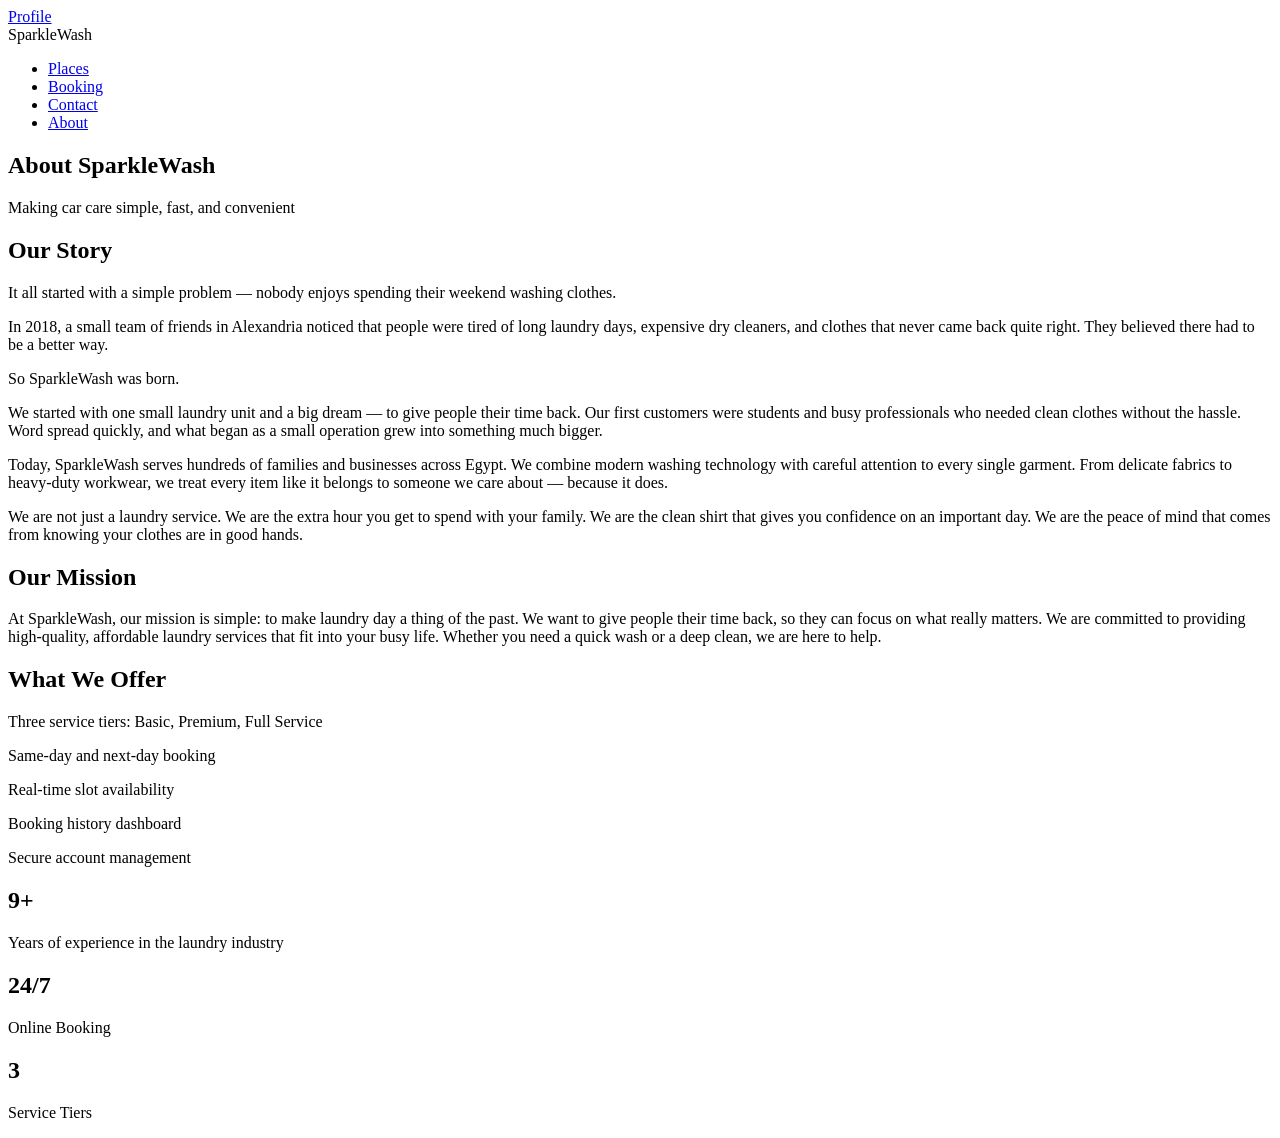
==== about.html @ 64a2ab94 "contact_about" ====
<!DOCTYPE html>
<html>
<head>
    <title>About Us</title>
    <link rel="stylesheet" href="style.css">
</head>
<body>
    <nav>
        <div class="nav-left">
            <a href="profile.html">Profile</a>
        </div>
        <div class="nav-brand">
            SparkleWash
        </div>
        <ul class="nav-right">
            <li><a href="places.html">Places</a></li>
            <li><a href="booking.html">Booking</a></li>
            <li><a href="contact.html">Contact</a></li>
            <li><a href="about.html">About</a></li>
        </ul>
    </nav>
    <section>
    <h1>About SparkleWash</h1>
    <p>Making car care simple, fast, and convenient</p>
    </section>
    <section>
<div>
    <h2>Our Story</h2>
<p>
    It all started with a simple problem — nobody enjoys spending their weekend washing clothes.
</p>

<p>
    In 2018, a small team of friends in Alexandria noticed that people were tired of long laundry days,
    expensive dry cleaners, and clothes that never came back quite right. They believed there had to be a better way.
</p>

<p>So SparkleWash was born.</p>

<p>
    We started with one small laundry unit and a big dream — to give people their time back. Our first customers
    were students and busy professionals who needed clean clothes without the hassle. Word spread quickly, and
    what began as a small operation grew into something much bigger.
</p>

<p>
    Today, SparkleWash serves hundreds of families and businesses across Egypt. We combine modern washing
    technology with careful attention to every single garment. From delicate fabrics to heavy-duty workwear,
    we treat every item like it belongs to someone we care about — because it does.
</p>

<p>
    We are not just a laundry service. We are the extra hour you get to spend with your family. We are the
    clean shirt that gives you confidence on an important day. We are the peace of mind that comes from
    knowing your clothes are in good hands.
</p>
</div>
<div>
<h2>Our Mission</h2>
<p>
    At SparkleWash, our mission is simple: to make laundry day a thing of the past. We want to give people
    their time back, so they can focus on what really matters. We are committed to providing high-quality,
    affordable laundry services that fit into your busy life. Whether you need a quick wash or a deep clean,
    we are here to help.</p>   
</div>
<div>
<h2>What We Offer</h2>
<p>
Three service tiers: Basic, Premium, Full Service
</p>
<p>
Same-day and next-day booking
</p>
<p>
Real-time slot availability

</p>
<p>
Booking history dashboard

</p>
<p>
Secure account management
</p>
</div>
</section>
<section>
    <div>
    <h2>9+</h2>
    <p>Years of experience in the laundry industry</p>
</div>
    <div>
    <h2>24/7</h2>
    <p>Online Booking</p>
</div>
    <div>
    <h2>3</h2>
    <p>Service Tiers</p>
</div>
</section>
</body>
</html>
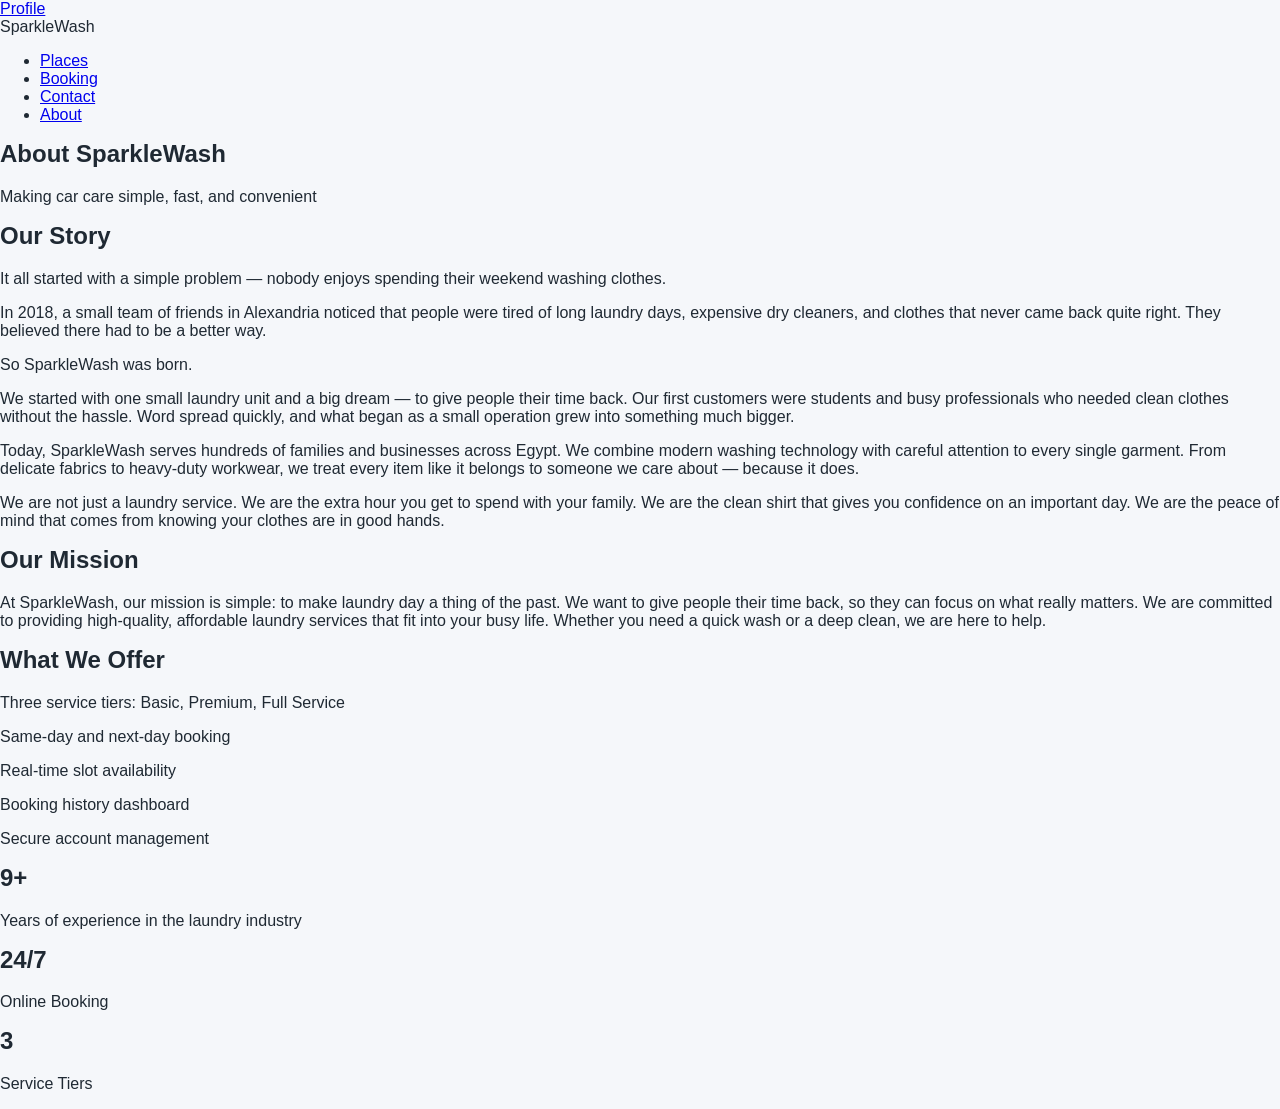
==== commit 98d18563: "v3 Co-authored-by: Copilot <copilot@github.com>" ====
--- a/about.html
+++ b/about.html
@@ -13,8 +13,8 @@
             SparkleWash
         </div>
         <ul class="nav-right">
-            <li><a href="places.html">Places</a></li>
-            <li><a href="booking.html">Booking</a></li>
+            <li><a href="places.php">Places</a></li>
+            <li><a href="booking.php">Booking</a></li>
             <li><a href="contact.html">Contact</a></li>
             <li><a href="about.html">About</a></li>
         </ul>
@@ -25,7 +25,8 @@
     </section>
     <section>
 <div>
-    <h2>Our Story</h2>
+    <h2>Our Story</h2></div>
+    <div>
 <p>
     It all started with a simple problem — nobody enjoys spending their weekend washing clothes.
 </p>
--- a/style.css
+++ b/style.css
@@ -0,0 +1,406 @@
+:root {
+    --ink: #1f2933;
+    --muted: #5d6b7a;
+    --line: #d9e2ec;
+    --page: #f5f7fa;
+    --surface: #ffffff;
+    --brand: #1565c0;
+    --brand-dark: #0d47a1;
+    --success: #248232;
+    --success-dark: #1b6326;
+}
+
+* {
+    box-sizing: border-box;
+}
+
+body {
+    margin: 0;
+    min-height: 100vh;
+    color: var(--ink);
+    background: var(--page);
+    font-family: Arial, Helvetica, sans-serif;
+}
+
+.navbar {
+    display: flex;
+    align-items: center;
+    justify-content: space-between;
+    gap: 24px;
+    padding: 16px 7%;
+    color: #ffffff;
+    background: var(--brand);
+}
+
+.brand,
+.nav-links a {
+    color: #ffffff;
+    text-decoration: none;
+}
+
+.brand {
+    font-size: 22px;
+    font-weight: 700;
+}
+
+.nav-links {
+    display: flex;
+    flex-wrap: wrap;
+    gap: 16px;
+}
+
+.nav-links a {
+    font-weight: 600;
+}
+
+.page-shell,
+.booking-layout {
+    width: min(1120px, 92vw);
+    margin: 0 auto;
+}
+
+.page-header {
+    padding: 42px 0 24px;
+}
+
+.page-header p {
+    margin: 0 0 8px;
+    color: var(--muted);
+    font-weight: 700;
+}
+
+h1,
+h2,
+p {
+    margin-top: 0;
+}
+
+.places-grid {
+    display: grid;
+    grid-template-columns: repeat(auto-fit, minmax(250px, 1fr));
+    gap: 22px;
+    padding-bottom: 48px;
+}
+
+.place-card,
+.booking-panel,
+.summary-box,
+.empty-state {
+    border: 1px solid var(--line);
+    border-radius: 8px;
+    background: var(--surface);
+    box-shadow: 0 10px 24px rgba(31, 41, 51, 0.08);
+}
+
+.place-card {
+    overflow: hidden;
+}
+
+.place-photo {
+    width: 100%;
+    height: 180px;
+    object-fit: cover;
+    display: block;
+    background: #d9e2ec;
+}
+
+.place-card-body {
+    padding: 18px;
+}
+
+.category-badge {
+    display: inline-flex;
+    align-items: center;
+    min-height: 28px;
+    margin-bottom: 12px;
+    border-radius: 999px;
+    padding: 0 10px;
+    color: var(--brand-dark);
+    background: #e7f0fb;
+    font-size: 13px;
+    font-weight: 700;
+}
+
+.place-card-body h2 {
+    margin-bottom: 8px;
+    font-size: 22px;
+}
+
+.place-card-body p {
+    min-height: 54px;
+    color: var(--muted);
+    line-height: 1.5;
+}
+
+.card-actions {
+    display: flex;
+    gap: 10px;
+    margin-top: 18px;
+}
+
+.btn,
+.confirm-button {
+    display: inline-flex;
+    align-items: center;
+    justify-content: center;
+    min-height: 42px;
+    border: 0;
+    border-radius: 6px;
+    padding: 0 18px;
+    color: #ffffff;
+    font-weight: 700;
+    text-decoration: none;
+    cursor: pointer;
+}
+
+.btn-book {
+    background: var(--success);
+}
+
+.btn-book:hover,
+.confirm-button:hover {
+    background: var(--success-dark);
+}
+
+.btn-location {
+    background: var(--brand);
+}
+
+.btn-location:hover {
+    background: var(--brand-dark);
+}
+
+.booking-layout {
+    display: grid;
+    grid-template-columns: minmax(0, 1fr) 360px;
+    gap: 24px;
+    padding: 42px 0;
+}
+
+.booking-panel,
+.summary-box,
+.empty-state {
+    padding: 24px;
+}
+
+.booking-form {
+    display: grid;
+    gap: 20px;
+}
+
+.service-options {
+    display: grid;
+    gap: 16px;
+    margin: 0;
+    padding: 0;
+    border: 0;
+}
+
+.service-options legend,
+.field-label {
+    margin-bottom: 4px;
+    font-weight: 700;
+}
+
+.service-category {
+    display: grid;
+    gap: 10px;
+    border: 1px solid var(--line);
+    border-radius: 8px;
+    padding: 14px;
+    background: #fbfdff;
+}
+
+.service-category h2 {
+    margin: 0;
+    font-size: 17px;
+}
+
+.service-options label {
+    display: flex;
+    align-items: flex-start;
+    gap: 10px;
+    min-height: 58px;
+    padding: 12px 14px;
+    border: 1px solid var(--line);
+    border-radius: 6px;
+    background: #ffffff;
+}
+
+.service-options label input {
+    margin-top: 3px;
+}
+
+.service-options small {
+    display: inline-block;
+    margin-top: 4px;
+    color: var(--muted);
+    line-height: 1.35;
+}
+
+.payment-options {
+    display: grid;
+    gap: 10px;
+    margin: 0;
+    padding: 0;
+    border: 0;
+}
+
+.payment-options legend {
+    font-weight: 700;
+}
+
+.payment-options label {
+    display: flex;
+    align-items: flex-start;
+    gap: 10px;
+    min-height: 58px;
+    border: 1px solid var(--line);
+    border-radius: 6px;
+    padding: 12px 14px;
+    background: #ffffff;
+}
+
+.payment-options input {
+    margin-top: 3px;
+}
+
+.payment-options small {
+    display: inline-block;
+    margin-top: 4px;
+    color: var(--muted);
+    line-height: 1.35;
+}
+
+.online-payment-fields {
+    display: none;
+    gap: 12px;
+    border: 1px solid var(--line);
+    border-radius: 8px;
+    padding: 14px;
+    background: #fbfdff;
+}
+
+.online-payment-fields.is-visible {
+    display: grid;
+}
+
+.payment-row {
+    display: grid;
+    grid-template-columns: 1fr 1fr;
+    gap: 12px;
+}
+
+select,
+input[type="text"],
+input[type="password"] {
+    width: 100%;
+    min-height: 46px;
+    border: 1px solid var(--line);
+    border-radius: 6px;
+    padding: 0 12px;
+    font: inherit;
+    background: #ffffff;
+}
+
+input[type="date"] {
+    width: 100%;
+    min-height: 46px;
+    border: 1px solid var(--line);
+    border-radius: 6px;
+    padding: 0 12px;
+    font: inherit;
+    background: #ffffff;
+}
+
+.confirm-button {
+    width: fit-content;
+    background: var(--success);
+}
+
+.summary-photo {
+    width: 100%;
+    height: 180px;
+    border-radius: 6px;
+    object-fit: cover;
+    display: block;
+    margin-bottom: 18px;
+    background: #d9e2ec;
+}
+
+dl {
+    display: grid;
+    gap: 14px;
+    margin: 0;
+}
+
+dl div {
+    display: grid;
+    gap: 4px;
+    padding-bottom: 14px;
+    border-bottom: 1px solid var(--line);
+}
+
+dt {
+    color: var(--muted);
+    font-size: 14px;
+    font-weight: 700;
+}
+
+dd {
+    margin: 0;
+    font-weight: 700;
+}
+
+.empty-state {
+    margin-bottom: 48px;
+}
+
+.booking-result {
+    width: min(620px, 100%);
+    margin-bottom: 48px;
+}
+
+.booking-result .btn {
+    margin-top: 18px;
+}
+
+.success-message {
+    margin-bottom: 18px;
+    border-left: 5px solid var(--success);
+    border-radius: 6px;
+    padding: 14px 16px;
+    background: #eef9f0;
+}
+
+.success-message h2 {
+    margin-bottom: 6px;
+}
+
+.success-message p {
+    margin-bottom: 0;
+    color: var(--muted);
+}
+
+@media (max-width: 760px) {
+    .navbar,
+    .booking-layout {
+        display: block;
+    }
+
+    .nav-links {
+        margin-top: 12px;
+    }
+
+    .booking-panel {
+        margin-bottom: 20px;
+    }
+
+    .confirm-button {
+        width: 100%;
+    }
+
+    .payment-row {
+        grid-template-columns: 1fr;
+    }
+}
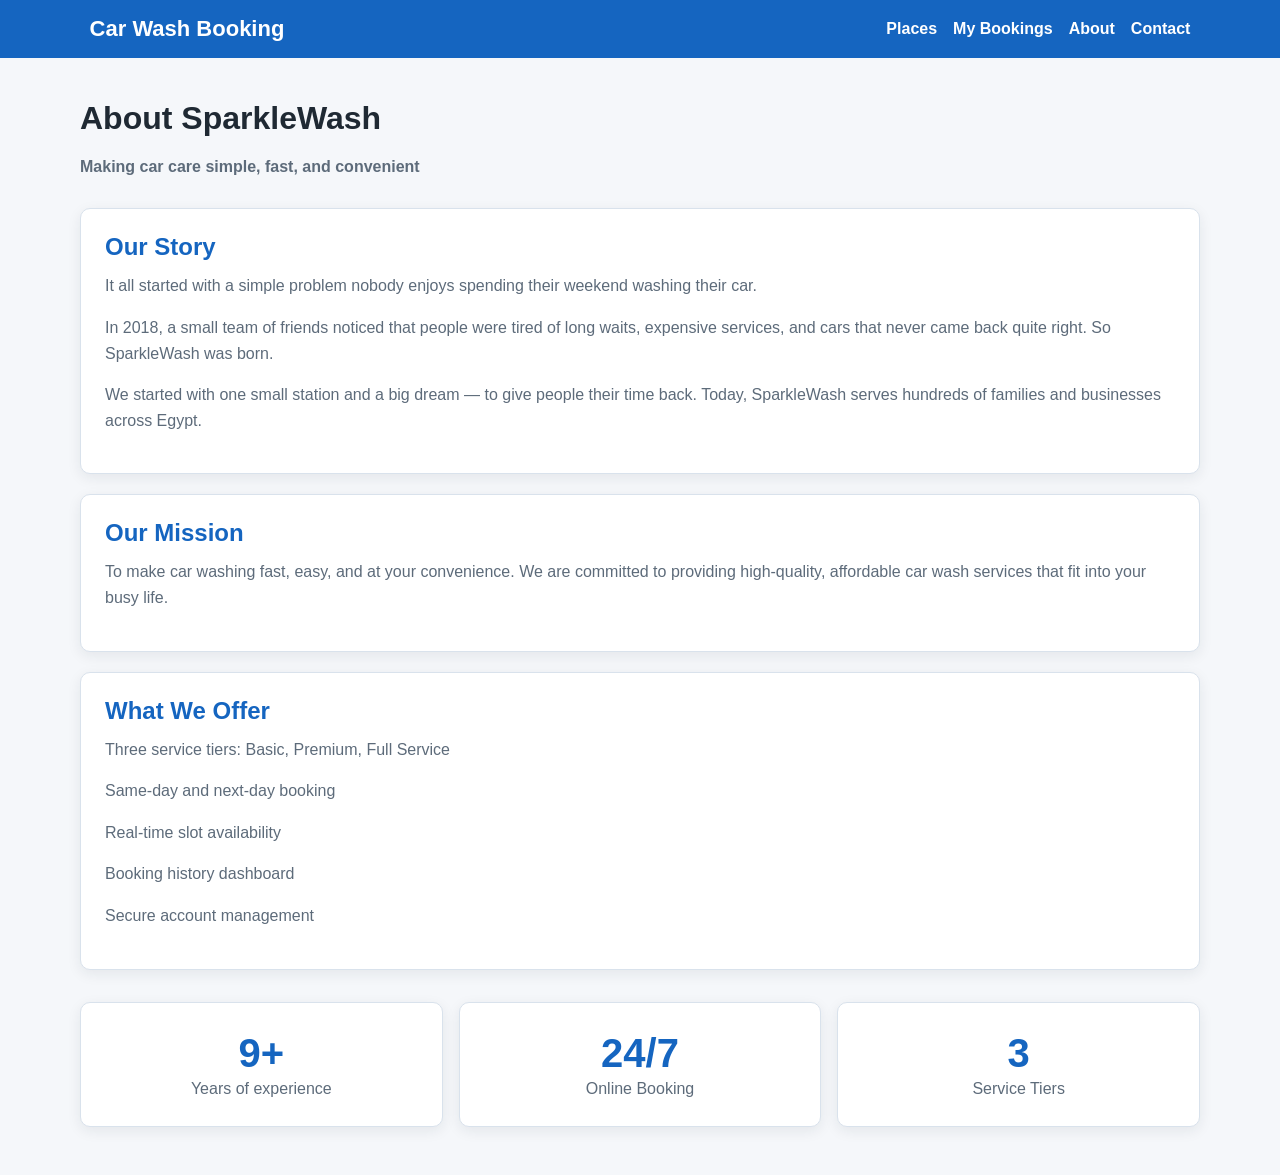
==== commit 6f28705a: "v5" ====
--- a/about.html
+++ b/about.html
@@ -1,103 +1,65 @@
 <!DOCTYPE html>
-<html>
+<html lang="en">
 <head>
+    
+    
     <title>About Us</title>
     <link rel="stylesheet" href="style.css">
 </head>
 <body>
-    <nav>
-        <div class="nav-left">
-            <a href="profile.html">Profile</a>
+    <nav class="navbar">
+        <a class="brand" href="places.php">Car Wash Booking</a>
+        <div class="nav-links">
+            <a href="places.php">Places</a>
+            <a href="mybooking.php">My Bookings</a>
+            <a href="about.html">About</a>
+            <a href="contact.html">Contact</a>
         </div>
-        <div class="nav-brand">
-            SparkleWash
-        </div>
-        <ul class="nav-right">
-            <li><a href="places.php">Places</a></li>
-            <li><a href="booking.php">Booking</a></li>
-            <li><a href="contact.html">Contact</a></li>
-            <li><a href="about.html">About</a></li>
-        </ul>
     </nav>
-    <section>
-    <h1>About SparkleWash</h1>
-    <p>Making car care simple, fast, and convenient</p>
-    </section>
-    <section>
-<div>
-    <h2>Our Story</h2></div>
-    <div>
-<p>
-    It all started with a simple problem — nobody enjoys spending their weekend washing clothes.
-</p>
 
-<p>
-    In 2018, a small team of friends in Alexandria noticed that people were tired of long laundry days,
-    expensive dry cleaners, and clothes that never came back quite right. They believed there had to be a better way.
-</p>
+    <main class="page-shell">
+        <header class="page-header">
+            <h1>About SparkleWash</h1>
+            <p>Making car care simple, fast, and convenient</p>
+        </header>
 
-<p>So SparkleWash was born.</p>
+        <section class="about-sections">
+            <div class="about-block">
+                <h2>Our Story</h2>
+                <p>It all started with a simple problem  nobody enjoys spending their weekend washing their car.</p>
+                <p>In 2018, a small team of friends noticed that people were tired of long waits, expensive services, and cars that never came back quite right. So SparkleWash was born.</p>
+                <p>We started with one small station and a big dream — to give people their time back. Today, SparkleWash serves hundreds of families and businesses across Egypt.</p>
+            </div>
 
-<p>
-    We started with one small laundry unit and a big dream — to give people their time back. Our first customers
-    were students and busy professionals who needed clean clothes without the hassle. Word spread quickly, and
-    what began as a small operation grew into something much bigger.
-</p>
+            <div class="about-block">
+                <h2>Our Mission</h2>
+                <p>To make car washing fast, easy, and at your convenience. We are committed to providing high-quality, affordable car wash services that fit into your busy life.</p>
+            </div>
 
-<p>
-    Today, SparkleWash serves hundreds of families and businesses across Egypt. We combine modern washing
-    technology with careful attention to every single garment. From delicate fabrics to heavy-duty workwear,
-    we treat every item like it belongs to someone we care about — because it does.
-</p>
+            <div class="about-block">
+                <h2>What We Offer</h2>
+                <p>Three service tiers: Basic, Premium, Full Service</p>
+                <p>Same-day and next-day booking</p>
+                <p>Real-time slot availability</p>
+                <p>Booking history dashboard</p>
+                <p>Secure account management</p>
+            </div>
+        </section>
 
-<p>
-    We are not just a laundry service. We are the extra hour you get to spend with your family. We are the
-    clean shirt that gives you confidence on an important day. We are the peace of mind that comes from
-    knowing your clothes are in good hands.
-</p>
-</div>
-<div>
-<h2>Our Mission</h2>
-<p>
-    At SparkleWash, our mission is simple: to make laundry day a thing of the past. We want to give people
-    their time back, so they can focus on what really matters. We are committed to providing high-quality,
-    affordable laundry services that fit into your busy life. Whether you need a quick wash or a deep clean,
-    we are here to help.</p>   
-</div>
-<div>
-<h2>What We Offer</h2>
-<p>
-Three service tiers: Basic, Premium, Full Service
-</p>
-<p>
-Same-day and next-day booking
-</p>
-<p>
-Real-time slot availability
-
-</p>
-<p>
-Booking history dashboard
-
-</p>
-<p>
-Secure account management
-</p>
-</div>
-</section>
-<section>
-    <div>
-    <h2>9+</h2>
-    <p>Years of experience in the laundry industry</p>
-</div>
-    <div>
-    <h2>24/7</h2>
-    <p>Online Booking</p>
-</div>
-    <div>
-    <h2>3</h2>
-    <p>Service Tiers</p>
-</div>
-</section>
+        <section class="about-stats">
+            <div class="stat-card">
+                <h2>9+</h2>
+                <p>Years of experience</p>
+            </div>
+            <div class="stat-card">
+                <h2>24/7</h2>
+                <p>Online Booking</p>
+            </div>
+            <div class="stat-card">
+                <h2>3</h2>
+                <p>Service Tiers</p>
+            </div>
+        </section>
+    </main>
 </body>
-</html>+</html>
--- a/style.css
+++ b/style.css
@@ -1,18 +1,16 @@
 :root {
-    --ink: #1f2933;
-    --muted: #5d6b7a;
-    --line: #d9e2ec;
-    --page: #f5f7fa;
-    --surface: #ffffff;
-    --brand: #1565c0;
+    --ink:        #1f2933;
+    --muted:      #5d6b7a;
+    --line:       #d9e2ec;
+    --page:       #f5f7fa;
+    --surface:    #ffffff;
+    --brand:      #1565c0;
     --brand-dark: #0d47a1;
-    --success: #248232;
-    --success-dark: #1b6326;
-}
-
-* {
-    box-sizing: border-box;
-}
+    --green:      #248232;
+    --green-dark: #1b6326;
+}
+
+* { box-sizing: border-box; }
 
 body {
     margin: 0;
@@ -22,59 +20,57 @@
     font-family: Arial, Helvetica, sans-serif;
 }
 
+h1, h2, p { margin-top: 0; }
+
+/* ── Navbar ── */
 .navbar {
     display: flex;
     align-items: center;
     justify-content: space-between;
-    gap: 24px;
     padding: 16px 7%;
-    color: #ffffff;
     background: var(--brand);
 }
 
-.brand,
-.nav-links a {
-    color: #ffffff;
+.brand, .nav-links a {
+    color: #fff;
     text-decoration: none;
 }
 
-.brand {
-    font-size: 22px;
-    font-weight: 700;
-}
-
-.nav-links {
-    display: flex;
-    flex-wrap: wrap;
-    gap: 16px;
-}
-
-.nav-links a {
-    font-weight: 600;
-}
-
-.page-shell,
-.booking-layout {
+.brand { font-size: 22px; font-weight: 700; }
+
+.nav-links { display: flex; gap: 16px; }
+
+.nav-links a { font-weight: 600; }
+
+/* ── Page shell ── */
+.page-shell {
     width: min(1120px, 92vw);
     margin: 0 auto;
 }
 
-.page-header {
-    padding: 42px 0 24px;
-}
-
-.page-header p {
-    margin: 0 0 8px;
-    color: var(--muted);
-    font-weight: 700;
-}
-
-h1,
-h2,
-p {
-    margin-top: 0;
-}
-
+.page-header { padding: 42px 0 24px; }
+
+.page-header p { margin: 0 0 8px; color: var(--muted); font-weight: 700; }
+
+/* ── Shared card border/shadow ── */
+.place-card,
+.booking-panel,
+.summary-box,
+.empty-state,
+.auth-form,
+.stat-card,
+.feature-card,
+.service-card,
+.about-block,
+.contact-form-section,
+.info-item {
+    border: 1px solid var(--line);
+    border-radius: 10px;
+    background: var(--surface);
+    box-shadow: 0 4px 14px rgba(31, 41, 51, 0.08);
+}
+
+/* ── Places ── */
 .places-grid {
     display: grid;
     grid-template-columns: repeat(auto-fit, minmax(250px, 1fr));
@@ -82,62 +78,19 @@
     padding-bottom: 48px;
 }
 
-.place-card,
-.booking-panel,
-.summary-box,
-.empty-state {
-    border: 1px solid var(--line);
-    border-radius: 8px;
-    background: var(--surface);
-    box-shadow: 0 10px 24px rgba(31, 41, 51, 0.08);
-}
-
-.place-card {
-    overflow: hidden;
-}
-
-.place-photo {
-    width: 100%;
-    height: 180px;
-    object-fit: cover;
-    display: block;
-    background: #d9e2ec;
-}
-
-.place-card-body {
-    padding: 18px;
-}
-
-.category-badge {
-    display: inline-flex;
-    align-items: center;
-    min-height: 28px;
-    margin-bottom: 12px;
-    border-radius: 999px;
-    padding: 0 10px;
-    color: var(--brand-dark);
-    background: #e7f0fb;
-    font-size: 13px;
-    font-weight: 700;
-}
-
-.place-card-body h2 {
-    margin-bottom: 8px;
-    font-size: 22px;
-}
-
-.place-card-body p {
-    min-height: 54px;
-    color: var(--muted);
-    line-height: 1.5;
-}
-
-.card-actions {
-    display: flex;
-    gap: 10px;
-    margin-top: 18px;
-}
-
+.place-card { overflow: hidden; }
+
+.place-photo { width: 100%; height: 180px; object-fit: cover; display: block; }
+
+.place-card-body { padding: 18px; }
+
+.place-card-body h2 { font-size: 22px; margin-bottom: 8px; }
+
+.place-card-body p { color: var(--muted); line-height: 1.5; }
+
+.card-actions { display: flex; gap: 10px; margin-top: 18px; }
+
+/* ── Buttons ── */
 .btn,
 .confirm-button {
     display: inline-flex;
@@ -147,98 +100,40 @@
     border: 0;
     border-radius: 6px;
     padding: 0 18px;
-    color: #ffffff;
+    color: #fff;
+    font-size: 15px;
     font-weight: 700;
     text-decoration: none;
     cursor: pointer;
 }
 
-.btn-book {
-    background: var(--success);
-}
+.btn-book,
+.confirm-button { background: var(--green); }
 
 .btn-book:hover,
-.confirm-button:hover {
-    background: var(--success-dark);
-}
-
-.btn-location {
-    background: var(--brand);
-}
-
-.btn-location:hover {
-    background: var(--brand-dark);
-}
-
+.confirm-button:hover { background: var(--green-dark); }
+
+.btn-location { background: var(--brand); }
+
+.btn-location:hover { background: var(--brand-dark); }
+
+/* ── Booking layout ── */
 .booking-layout {
     display: grid;
     grid-template-columns: minmax(0, 1fr) 360px;
     gap: 24px;
     padding: 42px 0;
+    width: min(1120px, 92vw);
+    margin: 0 auto;
 }
 
 .booking-panel,
 .summary-box,
-.empty-state {
-    padding: 24px;
-}
-
-.booking-form {
-    display: grid;
-    gap: 20px;
-}
+.empty-state { padding: 24px; }
+
+.booking-form { display: grid; gap: 20px; }
 
 .service-options {
-    display: grid;
-    gap: 16px;
-    margin: 0;
-    padding: 0;
-    border: 0;
-}
-
-.service-options legend,
-.field-label {
-    margin-bottom: 4px;
-    font-weight: 700;
-}
-
-.service-category {
-    display: grid;
-    gap: 10px;
-    border: 1px solid var(--line);
-    border-radius: 8px;
-    padding: 14px;
-    background: #fbfdff;
-}
-
-.service-category h2 {
-    margin: 0;
-    font-size: 17px;
-}
-
-.service-options label {
-    display: flex;
-    align-items: flex-start;
-    gap: 10px;
-    min-height: 58px;
-    padding: 12px 14px;
-    border: 1px solid var(--line);
-    border-radius: 6px;
-    background: #ffffff;
-}
-
-.service-options label input {
-    margin-top: 3px;
-}
-
-.service-options small {
-    display: inline-block;
-    margin-top: 4px;
-    color: var(--muted);
-    line-height: 1.35;
-}
-
-.payment-options {
     display: grid;
     gap: 10px;
     margin: 0;
@@ -246,78 +141,40 @@
     border: 0;
 }
 
-.payment-options legend {
-    font-weight: 700;
-}
-
-.payment-options label {
-    display: flex;
-    align-items: flex-start;
+.service-options legend,
+.field-label { font-weight: 700; margin-bottom: 4px; }
+
+.service-options label {
+    display: flex;
+    align-items: center;
     gap: 10px;
-    min-height: 58px;
+    padding: 12px 14px;
     border: 1px solid var(--line);
     border-radius: 6px;
-    padding: 12px 14px;
-    background: #ffffff;
-}
-
-.payment-options input {
-    margin-top: 3px;
-}
-
-.payment-options small {
-    display: inline-block;
-    margin-top: 4px;
-    color: var(--muted);
-    line-height: 1.35;
-}
-
-.online-payment-fields {
-    display: none;
-    gap: 12px;
-    border: 1px solid var(--line);
-    border-radius: 8px;
-    padding: 14px;
-    background: #fbfdff;
-}
-
-.online-payment-fields.is-visible {
-    display: grid;
-}
-
-.payment-row {
-    display: grid;
-    grid-template-columns: 1fr 1fr;
-    gap: 12px;
-}
-
+    background: #fff;
+}
+
+/* ── Inputs ── */
 select,
 input[type="text"],
-input[type="password"] {
+input[type="password"],
+input[type="email"],
+input[type="date"],
+textarea {
     width: 100%;
     min-height: 46px;
     border: 1px solid var(--line);
     border-radius: 6px;
     padding: 0 12px;
     font: inherit;
-    background: #ffffff;
-}
-
-input[type="date"] {
-    width: 100%;
-    min-height: 46px;
-    border: 1px solid var(--line);
-    border-radius: 6px;
-    padding: 0 12px;
-    font: inherit;
-    background: #ffffff;
-}
-
-.confirm-button {
-    width: fit-content;
-    background: var(--success);
-}
-
+    background: #fff;
+}
+
+textarea { padding: 10px 12px; resize: vertical; min-height: 100px; }
+
+.confirm-button { width: fit-content; }
+
+/* ── Summary / booking result ── */
 .summary-photo {
     width: 100%;
     height: 180px;
@@ -325,82 +182,193 @@
     object-fit: cover;
     display: block;
     margin-bottom: 18px;
-    background: #d9e2ec;
-}
-
-dl {
-    display: grid;
-    gap: 14px;
-    margin: 0;
-}
-
-dl div {
-    display: grid;
+}
+
+dl { display: grid; gap: 14px; margin: 0; }
+
+dl div { padding-bottom: 14px; border-bottom: 1px solid var(--line); }
+
+dt { color: var(--muted); font-size: 14px; font-weight: 700; }
+
+dd { margin: 0; font-weight: 700; }
+
+.booking-result { width: min(620px, 100%); margin-bottom: 48px; }
+
+.booking-result .btn { margin-top: 18px; }
+
+.empty-state { margin-bottom: 48px; }
+
+/* ── Home page ── */
+.home-layout {
+    display: flex;
+    min-height: 100vh;
+}
+
+.home-content {
+    flex: 0 0 70%;
+    padding: 56px 6%;
+    background: var(--page);
+}
+
+.auth-panel {
+    flex: 0 0 30%;
+    padding: 48px 32px;
+    background: var(--surface);
+    border-left: 1px solid var(--line);
+    display: flex;
+    flex-direction: column;
+    justify-content: center;
+}
+
+.home-brand { font-size: 68px; color: var(--brand); margin-bottom: 10px; font-weight: 700; line-height: 1.1; }
+
+.home-headline { font-size: 36px; margin-bottom: 20px; font-weight: 700; }
+
+.home-about {
+    color: var(--muted);
+    line-height: 1.8;
+    font-size: 18px;
+    max-width: 660px;
+    margin-bottom: 14px;
+}
+
+.home-cta {
+    color: var(--brand);
+    font-weight: 700;
+    font-size: 18px;
+    margin-bottom: 52px;
+}
+
+.home-section { margin-bottom: 44px; }
+
+.home-section h3 { font-size: 26px; margin-bottom: 18px; color: var(--ink); font-weight: 700; }
+
+.features-grid,
+.services-grid {
+    display: grid;
+    grid-template-columns: repeat(3, 1fr);
+    gap: 20px;
+}
+
+.feature-card { padding: 36px 28px; }
+
+.feature-title { font-weight: 700; font-size: 19px; margin-bottom: 12px; color: var(--brand); }
+
+.feature-card p:last-child { color: var(--muted); font-size: 16px; margin: 0; line-height: 1.7; }
+
+/* Service cards — each with its own colour */
+.service-card { padding: 36px 28px; }
+
+.service-basic   { background: #e8f4fd; border-color: #90caf9; }
+.service-premium { background: #e8f5e9; border-color: #a5d6a7; }
+.service-full    { background: #fff3e0; border-color: #ffcc80; }
+
+.service-title { font-weight: 700; font-size: 22px; margin-bottom: 8px; }
+
+.service-basic   .service-title { color: #1565c0; }
+.service-premium .service-title { color: #2e7d32; }
+.service-full    .service-title { color: #e65100; }
+
+.service-price {
+    font-size: 34px;
+    font-weight: 700;
+    margin-bottom: 14px;
+}
+
+.service-basic   .service-price { color: #1565c0; }
+.service-premium .service-price { color: #2e7d32; }
+.service-full    .service-price { color: #e65100; }
+
+.service-card p:last-child { color: var(--muted); font-size: 16px; margin: 0; line-height: 1.7; }
+
+/* ── Auth forms ── */
+.auth-form { padding: 28px; margin-bottom: 16px; }
+
+.auth-form h2 { margin-bottom: 16px; }
+
+.auth-form label {
+    display: block;
+    font-weight: 700;
+    margin: 12px 0 4px;
+}
+
+.auth-form .confirm-button { margin-top: 16px; width: 100%; }
+
+.auth-form p { margin-top: 12px; font-size: 14px; color: var(--muted); }
+
+.auth-form a { color: var(--brand); font-weight: 600; }
+
+/* ── About page ── */
+.about-sections { display: grid; gap: 20px; margin-bottom: 32px; }
+
+.about-block { padding: 24px; }
+
+.about-block h2 { color: var(--brand); margin-bottom: 12px; }
+
+.about-block p { color: var(--muted); line-height: 1.6; }
+
+.about-stats {
+    display: grid;
+    grid-template-columns: repeat(3, 1fr);
+    gap: 16px;
+    margin-bottom: 48px;
+}
+
+.stat-card { padding: 28px; text-align: center; }
+
+.stat-card h2 { font-size: 40px; color: var(--brand); margin-bottom: 4px; }
+
+.stat-card p { color: var(--muted); margin: 0; }
+
+/* ── Contact page ── */
+.contact-layout {
+    display: grid;
+    grid-template-columns: 280px 1fr;
+    gap: 24px;
+    padding-bottom: 48px;
+}
+
+.contact-info { display: grid; gap: 12px; align-content: start; }
+
+.info-item {
+    padding: 16px;
+    display: flex;
+    flex-direction: column;
     gap: 4px;
-    padding-bottom: 14px;
-    border-bottom: 1px solid var(--line);
-}
-
-dt {
-    color: var(--muted);
-    font-size: 14px;
-    font-weight: 700;
-}
-
-dd {
-    margin: 0;
-    font-weight: 700;
-}
-
-.empty-state {
-    margin-bottom: 48px;
-}
-
-.booking-result {
-    width: min(620px, 100%);
-    margin-bottom: 48px;
-}
-
-.booking-result .btn {
-    margin-top: 18px;
-}
-
-.success-message {
-    margin-bottom: 18px;
-    border-left: 5px solid var(--success);
-    border-radius: 6px;
-    padding: 14px 16px;
-    background: #eef9f0;
-}
-
-.success-message h2 {
-    margin-bottom: 6px;
-}
-
-.success-message p {
-    margin-bottom: 0;
-    color: var(--muted);
-}
-
+    box-shadow: none;
+}
+
+.info-item strong { font-size: 13px; color: var(--muted); }
+
+.contact-form-section { padding: 24px; }
+
+.contact-form-section h2 { margin-bottom: 16px; }
+
+.contact-form { display: grid; gap: 8px; }
+
+.contact-form label { font-weight: 700; }
+
+.contact-form .confirm-button { margin-top: 8px; }
+
+/* ── Responsive ── */
 @media (max-width: 760px) {
-    .navbar,
-    .booking-layout {
-        display: block;
-    }
-
-    .nav-links {
-        margin-top: 12px;
-    }
-
-    .booking-panel {
-        margin-bottom: 20px;
-    }
-
-    .confirm-button {
-        width: 100%;
-    }
-
-    .payment-row {
-        grid-template-columns: 1fr;
-    }
-}
+    .booking-layout,
+    .contact-layout,
+    .features-grid,
+    .services-grid { display: block; }
+
+    .booking-panel,
+    .feature-card,
+    .service-card { margin-bottom: 16px; }
+
+    .about-stats { grid-template-columns: 1fr; }
+
+    .confirm-button { width: 100%; }
+
+    .home-layout { flex-direction: column; }
+
+    .home-content,
+    .auth-panel { flex: unset; border-left: none; }
+
+    .auth-panel { border-top: 1px solid var(--line); }
+}
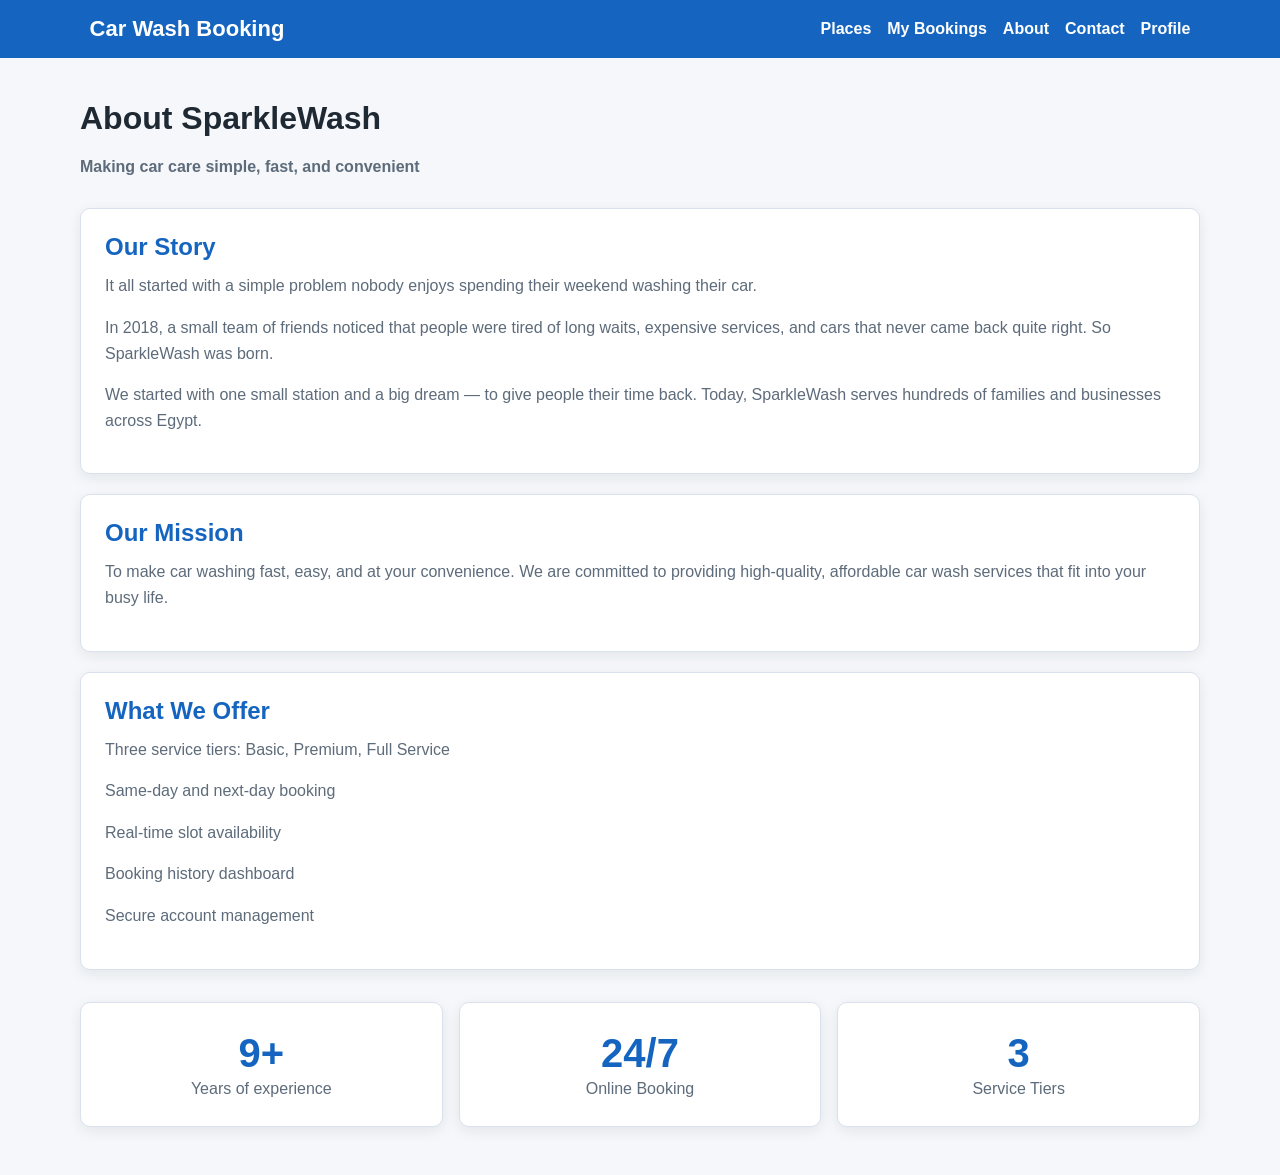
==== commit fb9b3971: "v7" ====
--- a/about.html
+++ b/about.html
@@ -14,6 +14,7 @@
             <a href="mybooking.php">My Bookings</a>
             <a href="about.html">About</a>
             <a href="contact.html">Contact</a>
+            <a href="profile.php">Profile</a>
         </div>
     </nav>
 
--- a/style.css
+++ b/style.css
@@ -350,6 +350,93 @@
 
 .contact-form .confirm-button { margin-top: 8px; }
 
+/* ── Profile page ── */
+.profile-card {
+    width: min(640px, 100%);
+    margin: 0 auto 48px;
+    border: 1px solid var(--line);
+    border-radius: 12px;
+    background: var(--surface);
+    box-shadow: 0 4px 14px rgba(31, 41, 51, 0.08);
+    overflow: hidden;
+}
+
+.profile-cover {
+    height: 160px;
+    background: var(--brand);
+}
+
+.profile-avatar {
+    width: 96px;
+    height: 96px;
+    border-radius: 50%;
+    background: var(--page);
+    border: 5px solid var(--surface);
+    font-size: 52px;
+    display: flex;
+    align-items: center;
+    justify-content: center;
+    margin: -48px auto 0;
+}
+
+.profile-info {
+    text-align: center;
+    padding: 16px 32px 0;
+}
+
+.profile-info h2 { margin-bottom: 6px; font-size: 26px; }
+
+.profile-info p { color: var(--muted); font-size: 15px; margin: 0; }
+
+.profile-stats {
+    display: flex;
+    justify-content: center;
+    gap: 32px;
+    padding: 24px 32px;
+    border-bottom: 1px solid var(--line);
+    margin-top: 20px;
+}
+
+.profile-stat {
+    display: flex;
+    flex-direction: column;
+    align-items: center;
+    gap: 4px;
+}
+
+.profile-stat strong { font-size: 32px; color: var(--brand); }
+
+.profile-stat span { font-size: 14px; color: var(--muted); }
+
+.profile-fields {
+    display: grid;
+    gap: 0;
+    padding: 8px 0 16px;
+}
+
+.profile-row {
+    display: flex;
+    align-items: center;
+    padding: 18px 32px;
+    border-bottom: 1px solid var(--line);
+}
+
+.profile-row:last-child { border-bottom: none; }
+
+.profile-label {
+    width: 120px;
+    font-size: 14px;
+    font-weight: 700;
+    color: var(--muted);
+    flex-shrink: 0;
+}
+
+.profile-value {
+    font-size: 16px;
+    font-weight: 600;
+    color: var(--ink);
+}
+
 /* ── Responsive ── */
 @media (max-width: 760px) {
     .booking-layout,
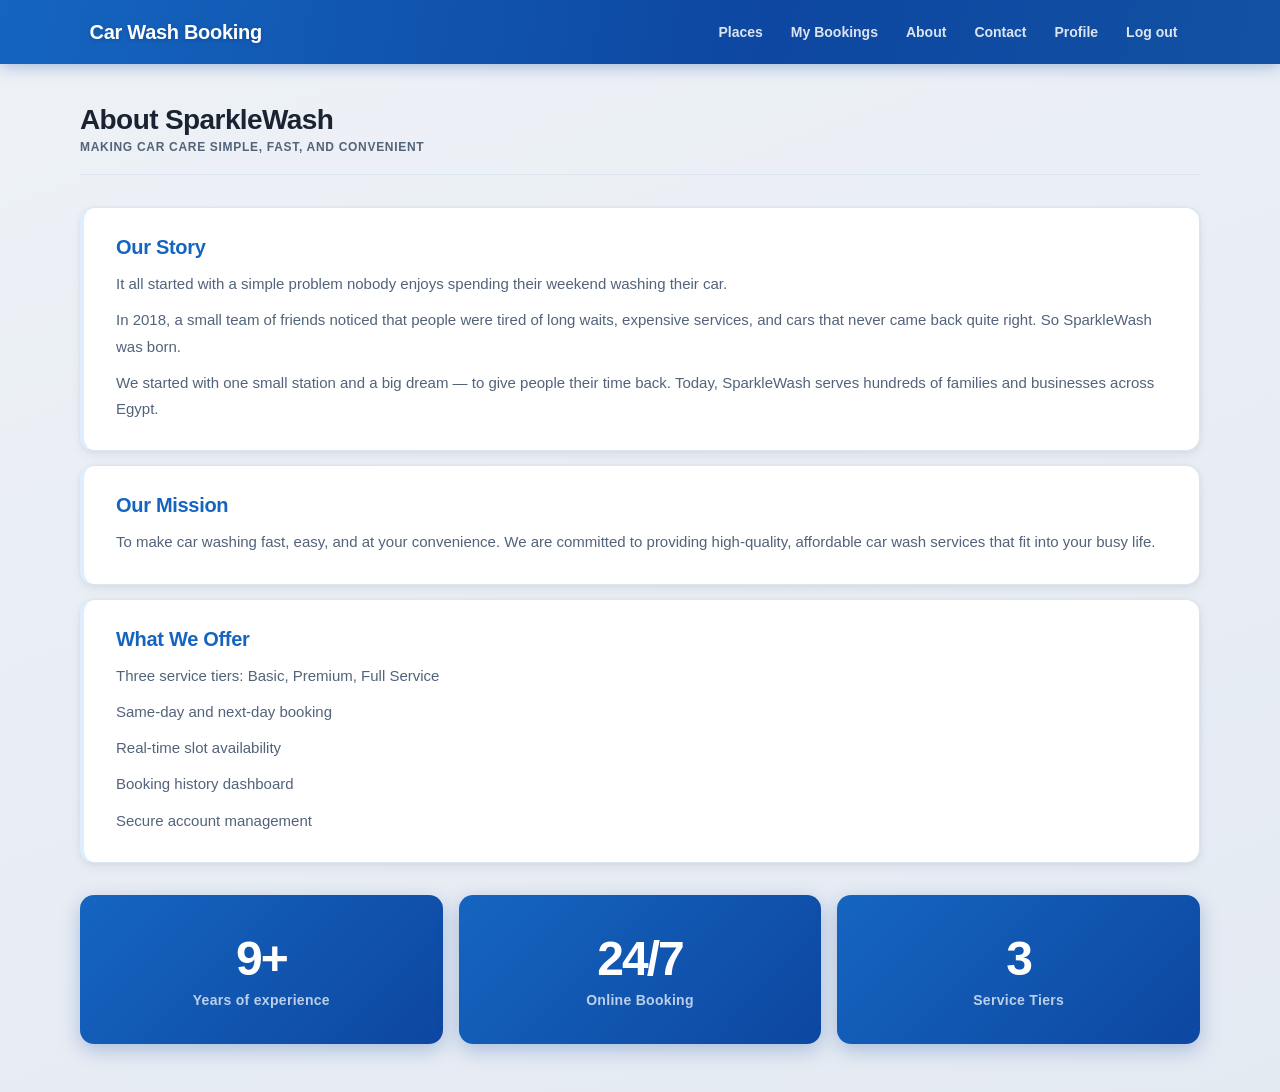
==== commit 1993ac46: "v13" ====
--- a/about.html
+++ b/about.html
@@ -15,6 +15,7 @@
             <a href="about.html">About</a>
             <a href="contact.html">Contact</a>
             <a href="profile.php">Profile</a>
+            <a href="logout.php">Log out</a>
         </div>
     </nav>
 
--- a/style.css
+++ b/style.css
@@ -1,23 +1,34 @@
 :root {
-    --ink:        #1f2933;
-    --muted:      #5d6b7a;
-    --line:       #d9e2ec;
-    --page:       #f5f7fa;
-    --surface:    #ffffff;
-    --brand:      #1565c0;
-    --brand-dark: #0d47a1;
-    --green:      #248232;
-    --green-dark: #1b6326;
-}
-
+    --ink:         #1a2332;
+    --muted:       #52637a;
+    --line:        #dce6f0;
+    --page:        #eef2f7;
+    --surface:     #ffffff;
+    --brand:       #1565c0;
+    --brand-dark:  #0d47a1;
+    --brand-light: #deeeff;
+    --green:       #1e7e34;
+    --green-dark:  #155724;
+}
+
+/* ── Base ── */
 * { box-sizing: border-box; }
+
+::selection { background: var(--brand-light); color: var(--brand-dark); }
+
+::placeholder { color: #a8b5c4; }
+
+::-webkit-scrollbar { width: 8px; }
+::-webkit-scrollbar-track { background: var(--page); }
+::-webkit-scrollbar-thumb { background: #c4d0de; border-radius: 4px; }
+::-webkit-scrollbar-thumb:hover { background: var(--muted); }
 
 body {
     margin: 0;
     min-height: 100vh;
     color: var(--ink);
-    background: var(--page);
-    font-family: Arial, Helvetica, sans-serif;
+    background: linear-gradient(160deg, #eef2f7 0%, #e4eaf2 100%);
+    font-family: -apple-system, BlinkMacSystemFont, 'Segoe UI', Arial, sans-serif;
 }
 
 h1, h2, p { margin-top: 0; }
@@ -27,8 +38,13 @@
     display: flex;
     align-items: center;
     justify-content: space-between;
-    padding: 16px 7%;
-    background: var(--brand);
+    padding: 0 7%;
+    height: 64px;
+    background: linear-gradient(100deg, #1565c0 0%, #0d47a1 60%, #1251a3 100%);
+    box-shadow: 0 2px 16px rgba(13, 71, 161, 0.35);
+    position: sticky;
+    top: 0;
+    z-index: 100;
 }
 
 .brand, .nav-links a {
@@ -36,11 +52,43 @@
     text-decoration: none;
 }
 
-.brand { font-size: 22px; font-weight: 700; }
-
-.nav-links { display: flex; gap: 16px; }
-
-.nav-links a { font-weight: 600; }
+.brand {
+    font-size: 20px;
+    font-weight: 700;
+    letter-spacing: -0.3px;
+    text-shadow: 0 1px 4px rgba(0, 0, 0, 0.2);
+    transition: opacity 0.2s;
+}
+
+.brand:hover { opacity: 0.85; }
+
+.nav-links { display: flex; gap: 2px; }
+
+.nav-links a {
+    font-size: 14px;
+    font-weight: 600;
+    padding: 6px 13px;
+    border-radius: 6px;
+    opacity: 0.85;
+    position: relative;
+    transition: background 0.2s, opacity 0.2s;
+}
+
+.nav-links a::after {
+    content: '';
+    position: absolute;
+    bottom: 2px;
+    left: 13px;
+    right: 13px;
+    height: 2px;
+    background: rgba(255,255,255,0.7);
+    border-radius: 2px;
+    transform: scaleX(0);
+    transition: transform 0.2s;
+}
+
+.nav-links a:hover { background: rgba(255,255,255,0.14); opacity: 1; }
+.nav-links a:hover::after { transform: scaleX(1); }
 
 /* ── Page shell ── */
 .page-shell {
@@ -48,11 +96,24 @@
     margin: 0 auto;
 }
 
-.page-header { padding: 42px 0 24px; }
-
-.page-header p { margin: 0 0 8px; color: var(--muted); font-weight: 700; }
-
-/* ── Shared card border/shadow ── */
+.page-header {
+    padding: 40px 0 20px;
+    border-bottom: 1px solid var(--line);
+    margin-bottom: 32px;
+}
+
+.page-header h1 { font-size: 28px; letter-spacing: -0.6px; margin-bottom: 4px; }
+
+.page-header p {
+    margin: 0;
+    color: var(--muted);
+    font-size: 12px;
+    font-weight: 700;
+    letter-spacing: 0.7px;
+    text-transform: uppercase;
+}
+
+/* ── Shared card ── */
 .place-card,
 .booking-panel,
 .summary-box,
@@ -65,28 +126,47 @@
 .contact-form-section,
 .info-item {
     border: 1px solid var(--line);
-    border-radius: 10px;
+    border-radius: 14px;
     background: var(--surface);
-    box-shadow: 0 4px 14px rgba(31, 41, 51, 0.08);
+    box-shadow: 0 1px 4px rgba(26,35,50,0.05), 0 4px 12px rgba(26,35,50,0.06);
+    transition: box-shadow 0.3s, transform 0.3s;
 }
 
 /* ── Places ── */
 .places-grid {
     display: grid;
-    grid-template-columns: repeat(auto-fit, minmax(250px, 1fr));
-    gap: 22px;
+    grid-template-columns: repeat(auto-fit, minmax(260px, 1fr));
+    gap: 24px;
     padding-bottom: 48px;
 }
 
-.place-card { overflow: hidden; }
-
-.place-photo { width: 100%; height: 180px; object-fit: cover; display: block; }
-
-.place-card-body { padding: 18px; }
-
-.place-card-body h2 { font-size: 22px; margin-bottom: 8px; }
-
-.place-card-body p { color: var(--muted); line-height: 1.5; }
+.place-card {
+    overflow: hidden;
+    border-top: 3px solid transparent;
+    transition: box-shadow 0.3s, transform 0.3s, border-color 0.3s;
+}
+
+.place-card:hover {
+    box-shadow: 0 12px 32px rgba(26,35,50,0.14), 0 2px 8px rgba(26,35,50,0.06);
+    transform: translateY(-4px);
+    border-top-color: var(--brand);
+}
+
+.place-photo {
+    width: 100%;
+    height: 190px;
+    object-fit: cover;
+    display: block;
+    transition: transform 0.45s;
+}
+
+.place-card:hover .place-photo { transform: scale(1.06); }
+
+.place-card-body { padding: 20px 22px; }
+
+.place-card-body h2 { font-size: 19px; margin-bottom: 7px; letter-spacing: -0.3px; }
+
+.place-card-body p { color: var(--muted); line-height: 1.6; font-size: 14px; margin-bottom: 0; }
 
 .card-actions { display: flex; gap: 10px; margin-top: 18px; }
 
@@ -98,40 +178,59 @@
     justify-content: center;
     min-height: 42px;
     border: 0;
-    border-radius: 6px;
-    padding: 0 18px;
+    border-radius: 8px;
+    padding: 0 20px;
     color: #fff;
-    font-size: 15px;
-    font-weight: 700;
+    font-size: 14px;
+    font-weight: 700;
+    letter-spacing: 0.2px;
     text-decoration: none;
     cursor: pointer;
-}
+    transition: filter 0.2s, transform 0.15s, box-shadow 0.2s;
+}
+
+.btn:active,
+.confirm-button:active { transform: scale(0.96); }
 
 .btn-book,
-.confirm-button { background: var(--green); }
+.confirm-button {
+    background: linear-gradient(135deg, #27923a, #1e7e34);
+    box-shadow: 0 2px 10px rgba(30,126,52,0.32);
+}
 
 .btn-book:hover,
-.confirm-button:hover { background: var(--green-dark); }
-
-.btn-location { background: var(--brand); }
-
-.btn-location:hover { background: var(--brand-dark); }
+.confirm-button:hover {
+    filter: brightness(1.1);
+    box-shadow: 0 5px 16px rgba(30,126,52,0.42);
+}
+
+.btn-location {
+    background: linear-gradient(135deg, #1976d2, #1565c0);
+    box-shadow: 0 2px 10px rgba(21,101,192,0.3);
+}
+
+.btn-location:hover {
+    filter: brightness(1.1);
+    box-shadow: 0 5px 16px rgba(21,101,192,0.4);
+}
+
+.confirm-button { width: fit-content; }
 
 /* ── Booking layout ── */
 .booking-layout {
     display: grid;
     grid-template-columns: minmax(0, 1fr) 360px;
     gap: 24px;
-    padding: 42px 0;
+    padding: 36px 0 48px;
     width: min(1120px, 92vw);
     margin: 0 auto;
 }
 
 .booking-panel,
 .summary-box,
-.empty-state { padding: 24px; }
-
-.booking-form { display: grid; gap: 20px; }
+.empty-state { padding: 28px 32px; }
+
+.booking-form { display: grid; gap: 22px; }
 
 .service-options {
     display: grid;
@@ -142,16 +241,33 @@
 }
 
 .service-options legend,
-.field-label { font-weight: 700; margin-bottom: 4px; }
+.field-label {
+    font-weight: 700;
+    font-size: 11px;
+    letter-spacing: 0.7px;
+    text-transform: uppercase;
+    color: var(--muted);
+    margin-bottom: 8px;
+    display: block;
+}
 
 .service-options label {
     display: flex;
     align-items: center;
     gap: 10px;
-    padding: 12px 14px;
-    border: 1px solid var(--line);
-    border-radius: 6px;
-    background: #fff;
+    padding: 14px 16px;
+    border: 1.5px solid var(--line);
+    border-radius: 10px;
+    background: #fafcff;
+    cursor: pointer;
+    font-weight: 500;
+    transition: border-color 0.2s, background 0.2s, box-shadow 0.2s;
+}
+
+.service-options label:hover {
+    border-color: var(--brand);
+    background: var(--brand-light);
+    box-shadow: 0 0 0 3px rgba(21,101,192,0.08);
 }
 
 /* ── Inputs ── */
@@ -160,41 +276,71 @@
 input[type="password"],
 input[type="email"],
 input[type="date"],
+input[type="tel"],
 textarea {
     width: 100%;
     min-height: 46px;
-    border: 1px solid var(--line);
-    border-radius: 6px;
-    padding: 0 12px;
+    border: 1.5px solid #cdd8e6;
+    border-radius: 9px;
+    padding: 0 14px;
     font: inherit;
+    font-size: 15px;
+    background: #fafcff;
+    color: var(--ink);
+    outline: none;
+    box-shadow: inset 0 1px 3px rgba(26,35,50,0.04);
+    transition: border-color 0.2s, box-shadow 0.2s;
+}
+
+select:focus,
+input:focus,
+textarea:focus {
+    border-color: var(--brand);
     background: #fff;
-}
-
-textarea { padding: 10px 12px; resize: vertical; min-height: 100px; }
-
-.confirm-button { width: fit-content; }
+    box-shadow: 0 0 0 3px rgba(21,101,192,0.13), inset 0 1px 2px rgba(26,35,50,0.02);
+}
+
+textarea { padding: 12px 14px; resize: vertical; min-height: 110px; }
 
 /* ── Summary / booking result ── */
 .summary-photo {
     width: 100%;
-    height: 180px;
-    border-radius: 6px;
+    height: 185px;
+    border-radius: 10px;
     object-fit: cover;
     display: block;
-    margin-bottom: 18px;
-}
-
-dl { display: grid; gap: 14px; margin: 0; }
-
-dl div { padding-bottom: 14px; border-bottom: 1px solid var(--line); }
-
-dt { color: var(--muted); font-size: 14px; font-weight: 700; }
-
-dd { margin: 0; font-weight: 700; }
-
-.booking-result { width: min(620px, 100%); margin-bottom: 48px; }
-
-.booking-result .btn { margin-top: 18px; }
+    margin-bottom: 20px;
+    box-shadow: 0 2px 10px rgba(26,35,50,0.1);
+}
+
+dl { display: grid; gap: 0; margin: 0; }
+
+dl div {
+    padding: 12px 0;
+    border-bottom: 1px solid var(--line);
+    display: grid;
+    gap: 2px;
+}
+
+dl div:last-child { border-bottom: none; }
+
+dt {
+    font-size: 10px;
+    font-weight: 700;
+    letter-spacing: 0.8px;
+    text-transform: uppercase;
+    color: var(--muted);
+}
+
+dd { margin: 0; font-weight: 600; font-size: 15px; color: var(--ink); }
+
+.booking-result {
+    width: min(620px, 100%);
+    margin-bottom: 32px;
+    border-left: 4px solid var(--green);
+}
+
+.booking-result .btn { margin-top: 20px; }
 
 .empty-state { margin-bottom: 48px; }
 
@@ -206,106 +352,188 @@
 
 .home-content {
     flex: 0 0 70%;
-    padding: 56px 6%;
-    background: var(--page);
+    padding: 60px 6%;
+    background: linear-gradient(160deg, #eef2f7 0%, #e6ecf5 100%);
 }
 
 .auth-panel {
     flex: 0 0 30%;
     padding: 48px 32px;
-    background: var(--surface);
+    background: linear-gradient(180deg, #ffffff 0%, #f6f9ff 100%);
     border-left: 1px solid var(--line);
     display: flex;
     flex-direction: column;
     justify-content: center;
-}
-
-.home-brand { font-size: 68px; color: var(--brand); margin-bottom: 10px; font-weight: 700; line-height: 1.1; }
-
-.home-headline { font-size: 36px; margin-bottom: 20px; font-weight: 700; }
+    box-shadow: -4px 0 24px rgba(26,35,50,0.05);
+}
+
+.home-brand {
+    font-size: 68px;
+    font-weight: 700;
+    line-height: 1.05;
+    letter-spacing: -2.5px;
+    margin-bottom: 12px;
+    background: linear-gradient(135deg, #1565c0 0%, #1e88e5 100%);
+    -webkit-background-clip: text;
+    -webkit-text-fill-color: transparent;
+    background-clip: text;
+}
+
+.home-headline {
+    font-size: 34px;
+    margin-bottom: 20px;
+    font-weight: 700;
+    letter-spacing: -0.6px;
+    color: var(--ink);
+}
 
 .home-about {
     color: var(--muted);
     line-height: 1.8;
-    font-size: 18px;
-    max-width: 660px;
-    margin-bottom: 14px;
+    font-size: 17px;
+    max-width: 640px;
+    margin-bottom: 16px;
 }
 
 .home-cta {
+    display: inline-block;
     color: var(--brand);
     font-weight: 700;
-    font-size: 18px;
+    font-size: 16px;
     margin-bottom: 52px;
+    padding: 12px 18px;
+    background: var(--brand-light);
+    border-left: 4px solid var(--brand);
+    border-radius: 0 8px 8px 0;
 }
 
 .home-section { margin-bottom: 44px; }
 
-.home-section h3 { font-size: 26px; margin-bottom: 18px; color: var(--ink); font-weight: 700; }
+.home-section h3 {
+    font-size: 20px;
+    margin-bottom: 18px;
+    color: var(--ink);
+    font-weight: 700;
+    letter-spacing: -0.3px;
+    display: flex;
+    align-items: center;
+    gap: 12px;
+}
+
+.home-section h3::after {
+    content: '';
+    flex: 1;
+    height: 1px;
+    background: linear-gradient(90deg, var(--line), transparent);
+}
 
 .features-grid,
 .services-grid {
     display: grid;
     grid-template-columns: repeat(3, 1fr);
-    gap: 20px;
-}
-
-.feature-card { padding: 36px 28px; }
-
-.feature-title { font-weight: 700; font-size: 19px; margin-bottom: 12px; color: var(--brand); }
-
-.feature-card p:last-child { color: var(--muted); font-size: 16px; margin: 0; line-height: 1.7; }
-
-/* Service cards — each with its own colour */
-.service-card { padding: 36px 28px; }
-
-.service-basic   { background: #e8f4fd; border-color: #90caf9; }
-.service-premium { background: #e8f5e9; border-color: #a5d6a7; }
-.service-full    { background: #fff3e0; border-color: #ffcc80; }
-
-.service-title { font-weight: 700; font-size: 22px; margin-bottom: 8px; }
+    gap: 16px;
+}
+
+.feature-card {
+    padding: 26px 22px;
+    border-left: 4px solid var(--brand-light);
+    transition: box-shadow 0.3s, transform 0.3s, border-left-color 0.3s;
+}
+
+.feature-card:hover {
+    box-shadow: 0 10px 28px rgba(26,35,50,0.12);
+    transform: translateY(-3px);
+    border-left-color: var(--brand);
+}
+
+.feature-title {
+    font-weight: 700;
+    font-size: 16px;
+    margin-bottom: 10px;
+    color: var(--brand);
+    letter-spacing: -0.2px;
+}
+
+.feature-card p:last-child { color: var(--muted); font-size: 14px; margin: 0; line-height: 1.65; }
+
+/* Service cards */
+.service-card {
+    padding: 26px 22px;
+    transition: box-shadow 0.3s, transform 0.3s;
+}
+
+.service-card:hover {
+    box-shadow: 0 10px 28px rgba(26,35,50,0.13);
+    transform: translateY(-3px);
+}
+
+.service-basic   { background: linear-gradient(150deg, #e8f4fd, #d2e9ff); border-color: #90caf9; border-top: 4px solid #1565c0; }
+.service-premium { background: linear-gradient(150deg, #e8f5e9, #ceebd2); border-color: #a5d6a7; border-top: 4px solid #2e7d32; }
+.service-full    { background: linear-gradient(150deg, #fff3e0, #ffe0aa); border-color: #ffcc80; border-top: 4px solid #bf4600; }
+
+.service-title { font-weight: 700; font-size: 19px; margin-bottom: 6px; letter-spacing: -0.3px; }
 
 .service-basic   .service-title { color: #1565c0; }
 .service-premium .service-title { color: #2e7d32; }
-.service-full    .service-title { color: #e65100; }
-
-.service-price {
-    font-size: 34px;
-    font-weight: 700;
-    margin-bottom: 14px;
-}
+.service-full    .service-title { color: #bf4600; }
+
+.service-price { font-size: 30px; font-weight: 700; margin-bottom: 12px; letter-spacing: -0.8px; }
 
 .service-basic   .service-price { color: #1565c0; }
 .service-premium .service-price { color: #2e7d32; }
-.service-full    .service-price { color: #e65100; }
-
-.service-card p:last-child { color: var(--muted); font-size: 16px; margin: 0; line-height: 1.7; }
+.service-full    .service-price { color: #bf4600; }
+
+.service-card p:last-child { color: var(--muted); font-size: 14px; margin: 0; line-height: 1.65; }
 
 /* ── Auth forms ── */
-.auth-form { padding: 28px; margin-bottom: 16px; }
-
-.auth-form h2 { margin-bottom: 16px; }
+.auth-form { padding: 28px 26px; margin-bottom: 14px; }
+
+.auth-form h2 { margin-bottom: 20px; letter-spacing: -0.4px; font-size: 22px; }
 
 .auth-form label {
     display: block;
-    font-weight: 700;
-    margin: 12px 0 4px;
-}
-
-.auth-form .confirm-button { margin-top: 16px; width: 100%; }
-
-.auth-form p { margin-top: 12px; font-size: 14px; color: var(--muted); }
-
-.auth-form a { color: var(--brand); font-weight: 600; }
+    font-size: 11px;
+    font-weight: 700;
+    letter-spacing: 0.6px;
+    text-transform: uppercase;
+    color: var(--muted);
+    margin: 14px 0 5px;
+}
+
+.auth-form .confirm-button { margin-top: 18px; width: 100%; min-height: 46px; font-size: 15px; border-radius: 9px; }
+
+.auth-form p { margin-top: 14px; font-size: 14px; color: var(--muted); text-align: center; }
+
+.auth-form a {
+    color: var(--brand);
+    font-weight: 700;
+    text-decoration: none;
+    border-bottom: 1.5px solid transparent;
+    transition: border-color 0.2s;
+}
+
+.auth-form a:hover { border-bottom-color: var(--brand); }
 
 /* ── About page ── */
-.about-sections { display: grid; gap: 20px; margin-bottom: 32px; }
-
-.about-block { padding: 24px; }
-
-.about-block h2 { color: var(--brand); margin-bottom: 12px; }
-
-.about-block p { color: var(--muted); line-height: 1.6; }
+.about-sections { display: grid; gap: 14px; margin-bottom: 32px; }
+
+.about-block {
+    padding: 28px 32px;
+    border-left: 4px solid var(--brand-light);
+    transition: box-shadow 0.3s, transform 0.3s, border-left-color 0.3s;
+}
+
+.about-block:hover {
+    box-shadow: 0 8px 24px rgba(26,35,50,0.1);
+    transform: translateY(-2px);
+    border-left-color: var(--brand);
+}
+
+.about-block h2 { color: var(--brand); margin-bottom: 12px; letter-spacing: -0.3px; font-size: 20px; }
+
+.about-block p { color: var(--muted); line-height: 1.75; margin-bottom: 10px; font-size: 15px; }
+
+.about-block p:last-child { margin-bottom: 0; }
 
 .about-stats {
     display: grid;
@@ -314,11 +542,22 @@
     margin-bottom: 48px;
 }
 
-.stat-card { padding: 28px; text-align: center; }
-
-.stat-card h2 { font-size: 40px; color: var(--brand); margin-bottom: 4px; }
-
-.stat-card p { color: var(--muted); margin: 0; }
+.stat-card {
+    padding: 36px 28px;
+    text-align: center;
+    background: linear-gradient(135deg, #1565c0 0%, #0d47a1 100%);
+    border: none;
+    box-shadow: 0 6px 20px rgba(13,71,161,0.28);
+}
+
+.stat-card:hover {
+    box-shadow: 0 12px 32px rgba(13,71,161,0.38);
+    transform: translateY(-4px);
+}
+
+.stat-card h2 { font-size: 48px; color: #fff; margin-bottom: 6px; letter-spacing: -2px; }
+
+.stat-card p { color: rgba(255,255,255,0.72); margin: 0; font-size: 14px; font-weight: 600; letter-spacing: 0.3px; }
 
 /* ── Contact page ── */
 .contact-layout {
@@ -331,111 +570,141 @@
 .contact-info { display: grid; gap: 12px; align-content: start; }
 
 .info-item {
-    padding: 16px;
+    padding: 18px 20px;
     display: flex;
     flex-direction: column;
-    gap: 4px;
+    gap: 5px;
     box-shadow: none;
-}
-
-.info-item strong { font-size: 13px; color: var(--muted); }
-
-.contact-form-section { padding: 24px; }
-
-.contact-form-section h2 { margin-bottom: 16px; }
-
-.contact-form { display: grid; gap: 8px; }
-
-.contact-form label { font-weight: 700; }
-
-.contact-form .confirm-button { margin-top: 8px; }
+    border-left: 3px solid var(--brand-light);
+    transition: border-left-color 0.2s, box-shadow 0.2s;
+}
+
+.info-item:hover {
+    border-left-color: var(--brand);
+    box-shadow: 0 4px 14px rgba(26,35,50,0.08);
+}
+
+.info-item strong {
+    font-size: 10px;
+    font-weight: 700;
+    letter-spacing: 0.8px;
+    text-transform: uppercase;
+    color: var(--muted);
+}
+
+.info-item span { font-weight: 600; font-size: 15px; color: var(--ink); }
+
+.contact-form-section { padding: 32px; }
+
+.contact-form-section h2 { margin-bottom: 22px; letter-spacing: -0.3px; }
+
+.contact-form { display: grid; gap: 6px; }
+
+.contact-form label {
+    font-size: 11px;
+    font-weight: 700;
+    letter-spacing: 0.6px;
+    text-transform: uppercase;
+    color: var(--muted);
+    margin-top: 10px;
+}
+
+.contact-form .confirm-button { margin-top: 14px; }
 
 /* ── Profile page ── */
 .profile-card {
     width: min(640px, 100%);
     margin: 0 auto 48px;
     border: 1px solid var(--line);
-    border-radius: 12px;
+    border-radius: 18px;
     background: var(--surface);
-    box-shadow: 0 4px 14px rgba(31, 41, 51, 0.08);
+    box-shadow: 0 4px 24px rgba(26,35,50,0.1), 0 1px 4px rgba(26,35,50,0.06);
     overflow: hidden;
 }
 
 .profile-cover {
     height: 160px;
-    background: var(--brand);
+    background: linear-gradient(120deg, #1976d2 0%, #1565c0 40%, #0d47a1 70%, #1251a3 100%);
+    position: relative;
+    overflow: hidden;
+}
+
+.profile-cover::after {
+    content: '';
+    position: absolute;
+    inset: 0;
+    background: linear-gradient(45deg, transparent 30%, rgba(255,255,255,0.07) 50%, transparent 70%);
 }
 
 .profile-avatar {
-    width: 96px;
-    height: 96px;
+    width: 100px;
+    height: 100px;
     border-radius: 50%;
     background: var(--page);
     border: 5px solid var(--surface);
-    font-size: 52px;
+    font-size: 54px;
     display: flex;
     align-items: center;
     justify-content: center;
-    margin: -48px auto 0;
-}
-
-.profile-info {
-    text-align: center;
-    padding: 16px 32px 0;
-}
-
-.profile-info h2 { margin-bottom: 6px; font-size: 26px; }
-
-.profile-info p { color: var(--muted); font-size: 15px; margin: 0; }
+    margin: -50px auto 0;
+    box-shadow: 0 6px 18px rgba(26,35,50,0.18);
+    position: relative;
+    z-index: 1;
+}
+
+.profile-info { text-align: center; padding: 16px 32px 0; }
+
+.profile-info h2 { margin-bottom: 4px; font-size: 24px; letter-spacing: -0.4px; }
+
+.profile-info p { color: var(--muted); font-size: 14px; margin: 0; }
 
 .profile-stats {
     display: flex;
     justify-content: center;
     gap: 32px;
-    padding: 24px 32px;
+    padding: 22px 32px;
     border-bottom: 1px solid var(--line);
     margin-top: 20px;
-}
-
-.profile-stat {
-    display: flex;
-    flex-direction: column;
-    align-items: center;
-    gap: 4px;
-}
-
-.profile-stat strong { font-size: 32px; color: var(--brand); }
-
-.profile-stat span { font-size: 14px; color: var(--muted); }
-
-.profile-fields {
-    display: grid;
-    gap: 0;
-    padding: 8px 0 16px;
-}
+    background: linear-gradient(180deg, #fafcff, #f4f8ff);
+}
+
+.profile-stat { display: flex; flex-direction: column; align-items: center; gap: 4px; }
+
+.profile-stat strong { font-size: 34px; color: var(--brand); letter-spacing: -1.5px; font-weight: 700; }
+
+.profile-stat span {
+    font-size: 10px;
+    color: var(--muted);
+    letter-spacing: 0.7px;
+    text-transform: uppercase;
+    font-weight: 700;
+}
+
+.profile-fields { display: grid; gap: 0; padding: 6px 0 20px; }
 
 .profile-row {
     display: flex;
     align-items: center;
     padding: 18px 32px;
     border-bottom: 1px solid var(--line);
-}
+    transition: background 0.15s;
+}
+
+.profile-row:hover { background: #f8fbff; }
 
 .profile-row:last-child { border-bottom: none; }
 
 .profile-label {
-    width: 120px;
-    font-size: 14px;
-    font-weight: 700;
+    width: 110px;
+    font-size: 10px;
+    font-weight: 700;
+    letter-spacing: 0.7px;
+    text-transform: uppercase;
     color: var(--muted);
     flex-shrink: 0;
 }
 
-.profile-value {
-    font-size: 16px;
-    font-weight: 600;
-    color: var(--ink);
-}
+.profile-value { font-size: 16px; font-weight: 600; color: var(--ink); }
 
 /* ── Responsive ── */
 @media (max-width: 760px) {
